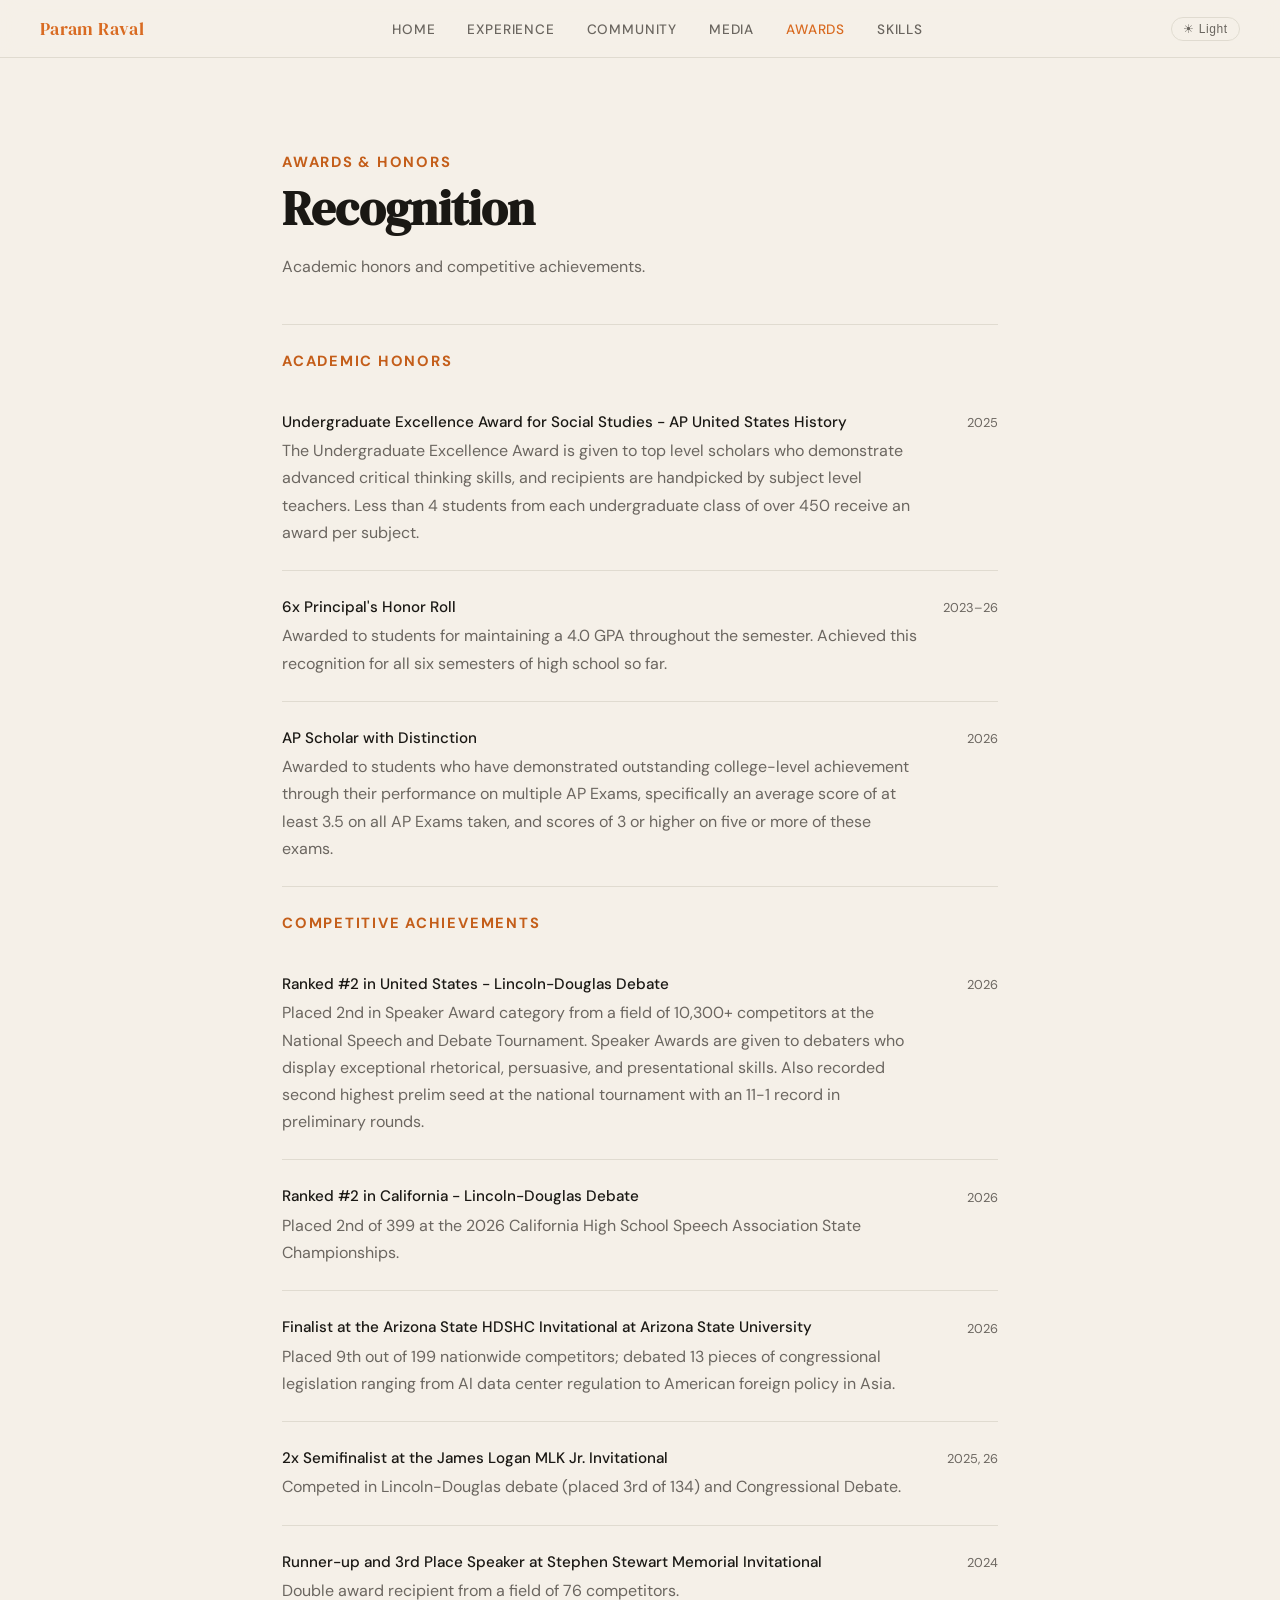
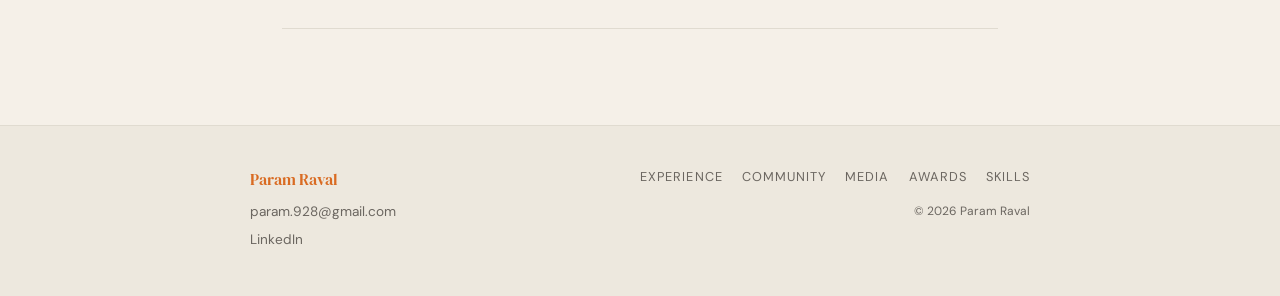
==== awards.html @ 7be1fa38 "update" ====
<!DOCTYPE html>
<html lang="en">
<head>
  <meta charset="UTF-8" />
  <meta name="viewport" content="width=device-width, initial-scale=1.0" />
  <title>Awards — Param Raval</title>
  <link rel="stylesheet" href="style.css" />
  <script>if(localStorage.getItem("theme")==="dark")document.documentElement.setAttribute("data-theme","dark");</script>
</head>
<body>

<nav>
  <a class="nav-logo" href="index.html">Param Raval</a>
  <ul class="nav-links">
    <li><a href="index.html">Home</a></li>
    <li><a href="experience.html">Experience</a></li>
    <li><a href="community.html">Community</a></li>
    <li><a href="features.html">Media</a></li>
    <li><a href="awards.html" class="active">Awards</a></li>
    <li><a href="skills.html">Skills</a></li>
  </ul>
  <button class="theme-toggle" onclick="toggleTheme()" aria-label="Toggle theme">
    <span class="toggle-sun">☀ Light</span>
    <span class="toggle-moon">◑ Dark</span>
  </button>
</nav>

<main>

  <div class="page-header">
    <div class="section-label">Awards & Honors</div>
    <h1>Recognition</h1>
    <p>Academic honors and competitive achievements.</p>
  </div>

  <hr class="divider" />
  <div class="section-label">Academic Honors</div>

  <div class="award-entry">
    <div class="entry-body">
      <h3>Undergraduate Excellence Award for Social Studies - AP United States History</h3>
      <p>The Undergraduate Excellence Award is given to top level scholars who demonstrate advanced critical thinking skills, and recipients are handpicked by subject level teachers. Less than 4 students from each undergraduate class of over 450 receive an award per subject.</p>
    </div>
    <div class="award-year">2025</div>
  </div>

  <div class="award-entry">
    <div class="entry-body">
      <h3>6x Principal's Honor Roll</h3>
      <p>Awarded to students for maintaining a 4.0 GPA throughout the semester. Achieved this recognition for all six semesters of high school so far.</p>
    </div>
    <div class="award-year">2023–26</div>
  </div>

  <div class="award-entry">
    <div class="entry-body">
      <h3>AP Scholar with Distinction</h3>
      <p>Awarded to students who have demonstrated outstanding college-level achievement through their performance on multiple AP Exams, specifically an average score of at least 3.5 on all AP Exams taken, and scores of 3 or higher on five or more of these exams.</p>
    </div>
    <div class="award-year">2026</div>
  </div>

  <div class="section-label">Competitive Achievements</div>

  <div class="award-entry">
    <div class="entry-body">
      <h3>Ranked #2 in United States - Lincoln-Douglas Debate</h3>
      <p>Placed 2nd in Speaker Award category from a field of 10,300+ competitors at the National Speech and Debate Tournament. Speaker Awards are given to debaters who display exceptional rhetorical, persuasive, and presentational skills. Also recorded second highest prelim seed at the national tournament with an 11-1 record in preliminary rounds.</p>
    </div>
    <div class="award-year">2026</div>
  </div>

  <div class="award-entry">
    <div class="entry-body">
      <h3>Ranked #2 in California - Lincoln-Douglas Debate</h3>
      <p>Placed 2nd of 399 at the 2026 California High School Speech Association State Championships.</p>
    </div>
    <div class="award-year">2026</div>
  </div>

  <div class="award-entry">
    <div class="entry-body">
      <h3>Finalist at the Arizona State HDSHC Invitational at Arizona State University</h3>
      <p>Placed 9th out of 199 nationwide competitors; debated 13 pieces of congressional legislation ranging from AI data center regulation to American foreign policy in Asia.</p>
    </div>
    <div class="award-year">2026</div>
  </div>

  <div class="award-entry">
    <div class="entry-body">
      <h3>2x Semifinalist at the James Logan MLK Jr. Invitational</h3>
      <p>Competed in Lincoln-Douglas debate (placed 3rd of 134) and Congressional Debate.</p>
    </div>
    <div class="award-year">2025, 26</div>
  </div>

  <div class="award-entry">
    <div class="entry-body">
      <h3>Runner-up and 3rd Place Speaker at Stephen Stewart Memorial Invitational</h3>
      <p>Double award recipient from a field of 76 competitors.</p>
    </div>
    <div class="award-year">2024</div>
  </div>

</main>

<footer>
  <div class="footer-inner">
    <div>
      <div class="footer-name">Param Raval</div>
      <div class="footer-contact">
        <a href="mailto:param.928@gmail.com">param.928@gmail.com</a>
        <a href="https://www.linkedin.com/in/ravalparam/" target="_blank">LinkedIn</a>
      </div>
    </div>
    <div class="footer-right">
      <div class="social-links">
        <a href="experience.html">Experience</a>
        <a href="community.html">Community</a>
        <a href="features.html">Media</a>
        <a href="awards.html">Awards</a>
        <a href="skills.html">Skills</a>
      </div>
      <div class="footer-copy">© 2026 Param Raval</div>
    </div>
  </div>
</footer>

<script>
  (function(){
    if(localStorage.getItem("theme")==="dark") document.documentElement.setAttribute("data-theme","dark");
  })();
  function toggleTheme(){
    var d=document.documentElement;
    var isDark=d.getAttribute("data-theme")==="dark";
    d.setAttribute("data-theme", isDark ? "light" : "dark");
    localStorage.setItem("theme", isDark ? "light" : "dark");
  }
</script>
<script src="gallery.js"></script>
</body>
</html>
---- style.css ----
@import url('https://fonts.googleapis.com/css2?family=DM+Serif+Display:ital@0;1&family=DM+Sans:ital,opsz,wght@0,9..40,300;0,9..40,400;0,9..40,500;1,9..40,300&display=swap');

/* ── LIGHT MODE (B: warm parchment + burnt orange) ── */
:root {
  --bg: #f5f0e8;
  --bg-surface: #ede8de;
  --border: #e0dbd0;
  --text: #1a1814;
  --muted: #6b6660;
  --accent: #c45e1a;
  --accent-bright: #d96b22;
  --accent-glow: rgba(196, 94, 26, 0.0);
  --link: #c45e1a;
  --nav-bg: rgba(245, 240, 232, 0.92);
  --toggle-icon: "☀️";
}

/* ── DARK MODE (H2: parchment dusk + coral-orange) ── */
[data-theme="dark"] {
  --bg: #1c1916;
  --bg-surface: #232019;
  --border: #2a2520;
  --text: #f2ede4;
  --muted: #7a736a;
  --accent: #b8784a;
  --accent-bright: #c98a5c;
  --accent-glow: rgba(184, 120, 74, 0.18);
  --link: #b8784a;
  --nav-bg: rgba(28, 25, 22, 0.92);
  --toggle-icon: "🌙";
}

*, *::before, *::after { box-sizing: border-box; margin: 0; padding: 0; }
html { scroll-behavior: smooth; }

body {
  background: var(--bg);
  color: var(--text);
  font-family: 'DM Sans', sans-serif;
  font-size: 16px;
  line-height: 1.7;
  min-height: 100vh;
  display: flex;
  flex-direction: column;
  transition: background 0.3s, color 0.3s;
}

/* ── NAV ── */
nav {
  position: sticky;
  top: 0;
  z-index: 100;
  background: var(--nav-bg);
  backdrop-filter: blur(12px);
  border-bottom: 1px solid var(--border);
  padding: 0 2.5rem;
  display: flex;
  align-items: center;
  justify-content: space-between;
  height: 58px;
  transition: background 0.3s, border-color 0.3s;
}

.nav-logo {
  font-family: 'DM Serif Display', serif;
  font-size: 1.15rem;
  letter-spacing: 0.02em;
  color: var(--accent-bright);
  text-decoration: none;
}

.nav-links {
  display: flex;
  align-items: center;
  gap: 2rem;
  list-style: none;
}

.nav-links a {
  color: var(--muted);
  text-decoration: none;
  font-size: 0.85rem;
  font-weight: 500;
  letter-spacing: 0.06em;
  text-transform: uppercase;
  transition: color 0.2s;
}

.nav-links a:hover,
.nav-links a.active { color: var(--accent-bright); }

/* ── THEME TOGGLE ── */
.theme-toggle {
  background: none;
  border: 1px solid var(--border);
  border-radius: 20px;
  padding: 0.25rem 0.7rem;
  cursor: pointer;
  font-size: 0.75rem;
  font-weight: 500;
  letter-spacing: 0.05em;
  color: var(--muted);
  display: flex;
  align-items: center;
  gap: 0.4rem;
  transition: border-color 0.2s, color 0.2s;
  white-space: nowrap;
}

.theme-toggle:hover { border-color: var(--accent); color: var(--accent); }

.toggle-sun { display: block; }
.toggle-moon { display: none; }
[data-theme="dark"] .toggle-sun { display: none; }
[data-theme="dark"] .toggle-moon { display: block; }

/* ── MAIN ── */
main {
  flex: 1;
  max-width: 780px;
  width: 100%;
  margin: 0 auto;
  padding: 4rem 2rem 6rem;
}

/* ── DIVIDER — single line only ── */
.divider {
  border: none;
  border-top: 1px solid var(--border);
  margin: 1.5rem 0 1.5rem;
}

/* ── SECTION LABEL (glowing subheader) ── */
.section-label {
  font-size: 0.92rem;
  font-weight: 700;
  letter-spacing: 0.12em;
  text-transform: uppercase;
  color: var(--accent);
  text-shadow: 0 0 16px var(--accent-glow);
  margin-bottom: 0.75rem;
  transition: text-shadow 0.3s, color 0.3s;
}

/* page-header section-label sits inside padding, no extra top gap needed */
.page-header .section-label { margin-bottom: 0.4rem; }

/* section-label after entries needs breathing room above */
.award-entry ~ .section-label,
.entry ~ .section-label,
.feature-entry ~ .section-label { margin-top: 1.5rem; }

/* hide divider hr that follows an entry — entry already has border-bottom */
.entry + .divider,
.award-entry + .divider,
.feature-entry + .divider { display: none; }

/* ── HEADINGS ── */
h1 {
  font-family: 'DM Serif Display', serif;
  font-size: clamp(2rem, 5vw, 3rem);
  line-height: 1.15;
  color: var(--text);
  margin-bottom: 1rem;
}

h2 {
  font-family: 'DM Serif Display', serif;
  font-size: 1.5rem;
  color: var(--text);
  margin-bottom: 0.4rem;
}

h3 {
  font-size: 0.95rem;
  font-weight: 500;
  color: var(--text);
  margin-bottom: 0.25rem;
}

p { color: var(--muted); margin-bottom: 1rem; }
p:last-child { margin-bottom: 0; }
a { color: var(--link); text-decoration: underline; text-underline-offset: 3px; }
a:hover { color: var(--accent-bright); }

/* ── ENTRIES ── */
.entry {
  display: grid;
  grid-template-columns: 130px 1fr;
  gap: 0 2rem;
  padding: 1.75rem 0;
  border-bottom: 1px solid var(--border);
}
.entry:first-of-type { border-top: 1px solid var(--border); }

.entry-date {
  font-size: 0.8rem;
  color: var(--muted);
  font-weight: 300;
  padding-top: 0.15rem;
  white-space: nowrap;
}

.entry-body { min-width: 0; flex: 1; }
.entry-body h3 { margin-bottom: 0.1rem; }

/* ── TAGS ── */
.tag {
  display: inline-block;
  font-size: 0.7rem;
  letter-spacing: 0.08em;
  text-transform: uppercase;
  background: var(--bg-surface);
  border: 1px solid var(--border);
  color: var(--accent);
  padding: 0.15rem 0.5rem;
  border-radius: 3px;
  margin-top: 0.5rem;
  margin-right: 0.3rem;
  transition: background 0.3s, border-color 0.3s;
}

/* ── HERO ── */
.hero { padding: 5rem 0 2rem; }

.hero .eyebrow {
  font-size: 0.8rem;
  letter-spacing: 0.12em;
  text-transform: uppercase;
  color: var(--accent);
  margin-bottom: 1.2rem;
  display: block;
}

.hero h1 { margin-bottom: 1.5rem; }

.hero-body {
  font-size: 1.05rem;
  line-height: 1.75;
  color: var(--muted);
  max-width: 560px;
}

.hero-links {
  display: flex;
  gap: 1.2rem;
  margin-top: 2.2rem;
  flex-wrap: wrap;
}

/* ── BUTTONS ── */
.btn {
  display: inline-block;
  padding: 0.55rem 1.3rem;
  font-size: 0.82rem;
  font-weight: 500;
  letter-spacing: 0.06em;
  text-transform: uppercase;
  border-radius: 4px;
  text-decoration: none;
  transition: background 0.2s, color 0.2s, border-color 0.2s;
}

.btn-primary {
  background: var(--accent);
  color: var(--bg);
}
.btn-primary:hover { background: var(--accent-bright); color: var(--bg); }

.btn-ghost {
  border: 1px solid var(--border);
  color: var(--muted);
}
.btn-ghost:hover { border-color: var(--accent); color: var(--accent); }

/* ── PAGE HEADER ── */
.page-header {
  padding: 1.75rem 0 1.25rem;
  margin-bottom: 0;
}
.page-header p { max-width: 520px; margin-top: 0.6rem; }

/* ── AWARD ENTRIES ── */
.award-entry {
  padding: 1.5rem 0;
  border-bottom: 1px solid var(--border);
  display: flex;
  justify-content: space-between;
  align-items: flex-start;
  gap: 1rem;
}
.award-entry:first-of-type { border-top: 1px solid var(--border); }

.award-year {
  font-size: 0.8rem;
  color: var(--muted);
  white-space: nowrap;
  padding-top: 0.15rem;
  min-width: 60px;
  text-align: right;
}

/* ── FEATURE ENTRIES ── */
.feature-entry {
  display: grid;
  grid-template-columns: 130px 1fr;
  gap: 0 2rem;
  padding: 1.75rem 0;
  border-bottom: 1px solid var(--border);
}
.feature-entry:first-of-type { border-top: 1px solid var(--border); }

/* ── FOOTER ── */
footer {
  background: var(--bg-surface);
  border-top: 1px solid var(--border);
  padding: 2.5rem;
  transition: background 0.3s, border-color 0.3s;
}

.footer-inner {
  max-width: 780px;
  margin: 0 auto;
  display: flex;
  justify-content: space-between;
  align-items: flex-start;
  gap: 2rem;
  flex-wrap: wrap;
}

.footer-name {
  font-family: 'DM Serif Display', serif;
  font-size: 1rem;
  color: var(--accent-bright);
  margin-bottom: 0.4rem;
}

.footer-contact a {
  display: block;
  color: var(--muted);
  font-size: 0.85rem;
  text-decoration: none;
  margin-bottom: 0.3rem;
  transition: color 0.2s;
}
.footer-contact a:hover { color: var(--accent-bright); }

.footer-right { text-align: right; }

.footer-right .social-links {
  display: flex;
  gap: 1.2rem;
  justify-content: flex-end;
  margin-bottom: 0.8rem;
}

.footer-right .social-links a {
  font-size: 0.8rem;
  letter-spacing: 0.08em;
  text-transform: uppercase;
  color: var(--muted);
  text-decoration: none;
  transition: color 0.2s;
}
.footer-right .social-links a:hover { color: var(--accent-bright); }

.footer-copy { font-size: 0.75rem; color: var(--muted); }

/* ── RESPONSIVE ── */
@media (max-width: 640px) {
  nav { padding: 0 1.2rem; }
  .nav-links { gap: 1rem; }
  .nav-links a { font-size: 0.72rem; }
  main { padding: 2.5rem 1.2rem 5rem; }
  .entry { grid-template-columns: 1fr; gap: 0.25rem; }
  .feature-entry { grid-template-columns: 1fr; gap: 0.25rem; }
  .award-entry { flex-direction: column-reverse; gap: 0.2rem; }
  .award-year { text-align: left; }
  footer { padding: 2rem 1.2rem; }
  .footer-inner { flex-direction: column; }
  .footer-right { text-align: left; }
  .footer-right .social-links { justify-content: flex-start; }
}

/* ── GALLERY ── */
.gallery {
  display: flex;
  gap: 0.5rem;
  margin-top: 1rem;
  flex-wrap: nowrap;
  overflow-x: auto;
  padding-bottom: 0.25rem;
}

.gallery-thumb {
  width: 90px;
  height: 90px;
  object-fit: cover;
  border-radius: 6px;
  cursor: pointer;
  border: 1px solid var(--border);
  flex-shrink: 0;
  transition: opacity 0.2s, border-color 0.2s;
}

.gallery-thumb:hover {
  opacity: 0.85;
  border-color: var(--accent);
}

/* ── LIGHTBOX ── */
.lightbox-overlay {
  display: none;
  position: fixed;
  inset: 0;
  background: rgba(0,0,0,0.88);
  z-index: 1000;
  align-items: center;
  justify-content: center;
}

.lightbox-overlay.active { display: flex; }

.lightbox-inner {
  position: relative;
  max-width: 90vw;
  max-height: 90vh;
  display: flex;
  align-items: center;
  gap: 1rem;
}

.lightbox-img {
  max-width: 80vw;
  max-height: 85vh;
  object-fit: contain;
  border-radius: 6px;
  display: block;
}

.lightbox-btn {
  background: rgba(255,255,255,0.1);
  border: 1px solid rgba(255,255,255,0.2);
  color: #fff;
  font-size: 1.4rem;
  width: 42px;
  height: 42px;
  border-radius: 50%;
  cursor: pointer;
  display: flex;
  align-items: center;
  justify-content: center;
  flex-shrink: 0;
  transition: background 0.2s;
}

.lightbox-btn:hover { background: rgba(255,255,255,0.22); }

.lightbox-close {
  position: absolute;
  top: -2.5rem;
  right: 0;
  background: none;
  border: none;
  color: rgba(255,255,255,0.7);
  font-size: 1.5rem;
  cursor: pointer;
  line-height: 1;
  padding: 0.25rem;
}

.lightbox-close:hover { color: #fff; }

.lightbox-counter {
  position: absolute;
  bottom: -2rem;
  left: 50%;
  transform: translateX(-50%);
  font-size: 0.75rem;
  color: rgba(255,255,255,0.5);
  white-space: nowrap;
}

.media-card-link,
.media-card-link:hover {
  text-decoration: none;
  color: var(--text);
}

.media-card-link .media-card-type {
  color: var(--muted);
  text-decoration: none;
}

.media-card-link .media-card-title {
  color: var(--text);
  text-decoration: none;
}

.media-card-link .media-card-outlet {
  color: var(--muted);
  text-decoration: none;
}

.media-card-link:hover .media-card-title {
  color: var(--accent-bright);
}
/* ── MEDIA CARDS ── */
.media-grid {
  display: grid;
  grid-template-columns: 1fr 1fr;
  gap: 10px;
  margin-bottom: 2rem;
}

.media-card-link {
  display: block;
  background: var(--bg-surface);
  border: 0.5px solid var(--border);
  border-left-width: 3px;
  border-radius: 8px;
  padding: 16px 18px;
  text-decoration: none !important;
  color: inherit !important;
  transition: background 0.15s;
}

.media-card-link:hover {
  background: var(--bg);
  text-decoration: none !important;
}

.media-card-link.type-video { border-left-color: var(--accent); }
.media-card-link.type-press { border-left-color: var(--accent); }
.media-card-link.type-writing { border-left-color: var(--accent); }

.media-card-type {
  font-size: 0.7rem !important;
  font-weight: 600 !important;
  letter-spacing: 0.1em !important;
  text-transform: uppercase !important;
  color: var(--muted) !important;
  margin-bottom: 0.4rem !important;
  text-decoration: none !important;
}

.media-card-title {
  font-size: 0.9rem !important;
  font-weight: 500 !important;
  color: var(--text) !important;
  line-height: 1.4 !important;
  margin-bottom: 0.4rem !important;
  text-decoration: none !important;
}

.media-card-link:hover .media-card-title {
  color: var(--accent-bright) !important;
}

.media-card-desc {
  font-size: 0.8rem !important;
  color: var(--muted) !important;
  line-height: 1.55 !important;
  margin-bottom: 0.5rem !important;
  text-decoration: none !important;
}

.media-card-outlet {
  font-size: 0.72rem !important;
  color: var(--muted) !important;
  text-decoration: none !important;
  opacity: 0.75;
}

@media (max-width: 640px) {
  .media-grid { grid-template-columns: 1fr; }
}

/* ── MEDIA CARD TITLE / DESC EMPHASIS FLIP ── */
.media-card-title {
  font-weight: 600 !important;
  font-style: normal !important;
  font-size: 0.92rem !important;
}

.media-card-title em {
  font-style: normal !important;
}

.media-card-desc {
  font-style: italic !important;
  font-size: 0.78rem !important;
  opacity: 0.72;
}

/* extra breathing room before 3rd card in a grid row */
.media-grid .media-card-link:nth-child(3) {
  margin-top: 0.75rem;
}
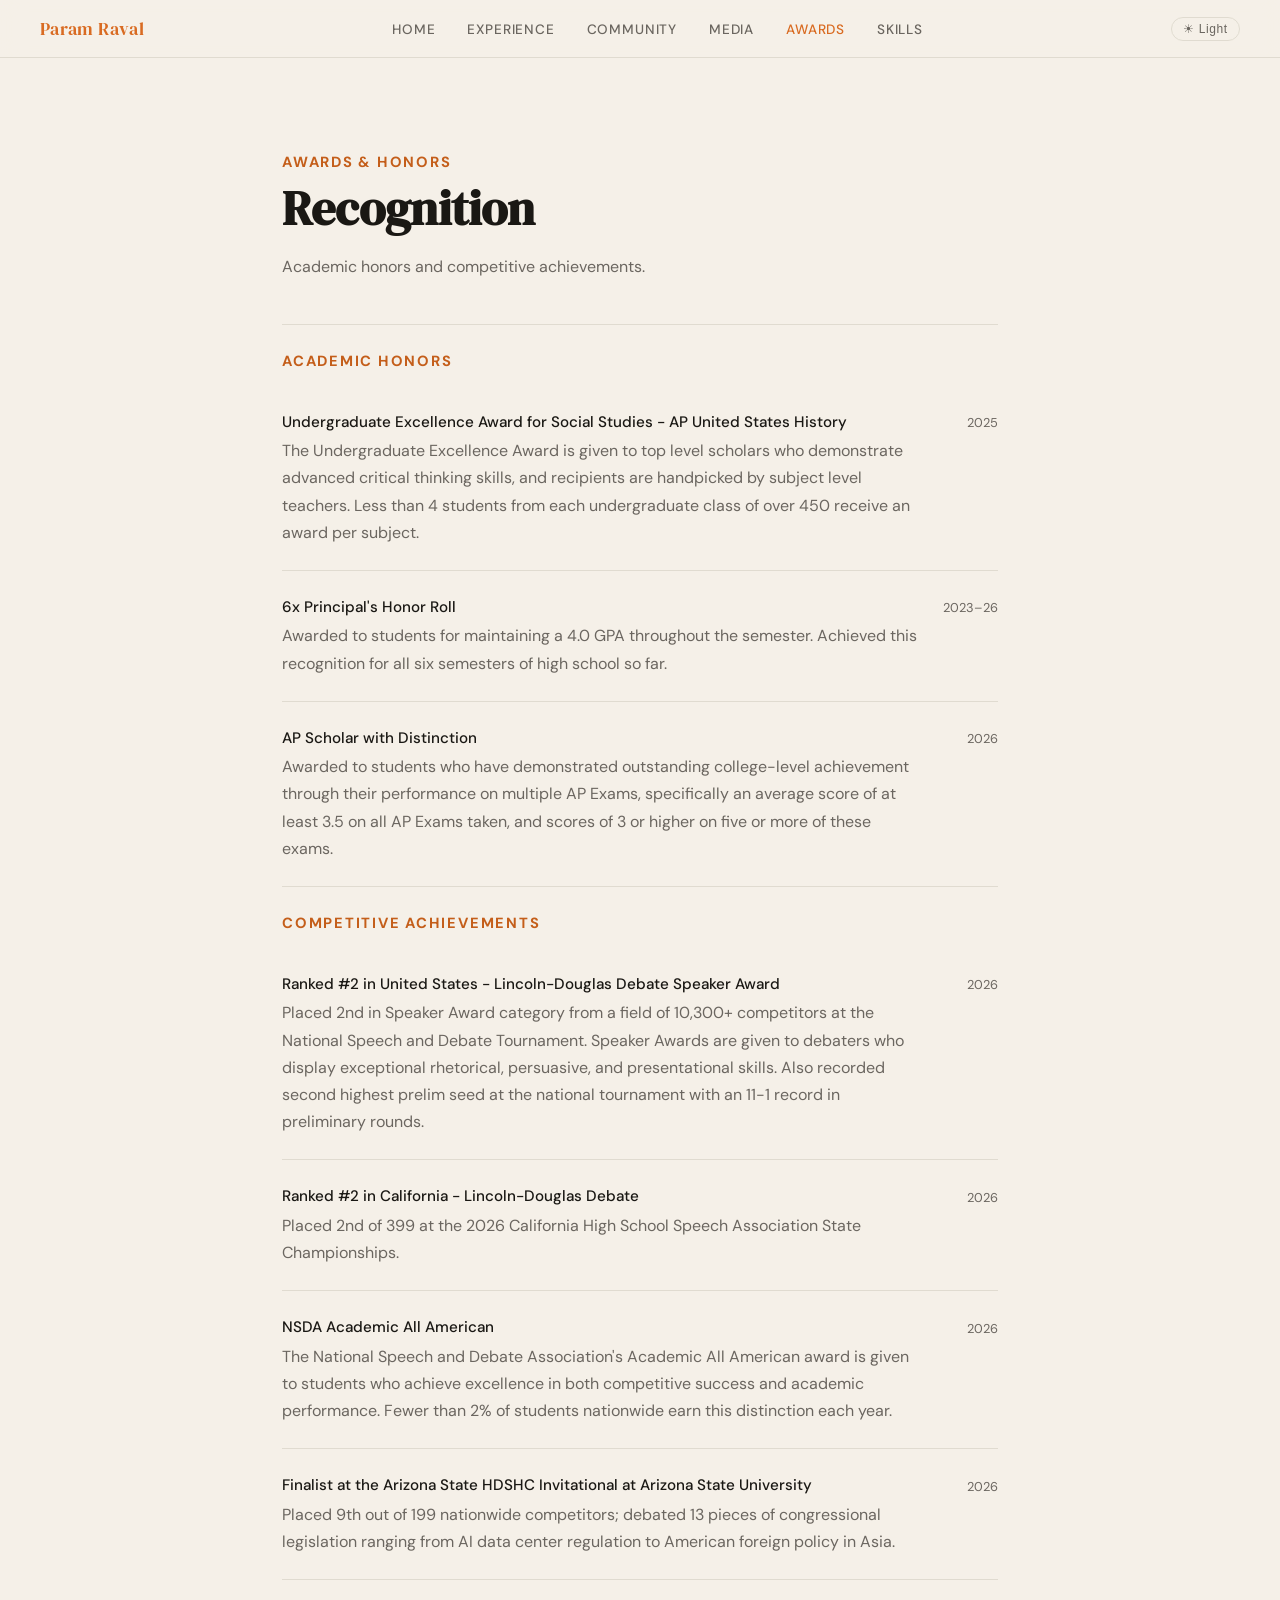
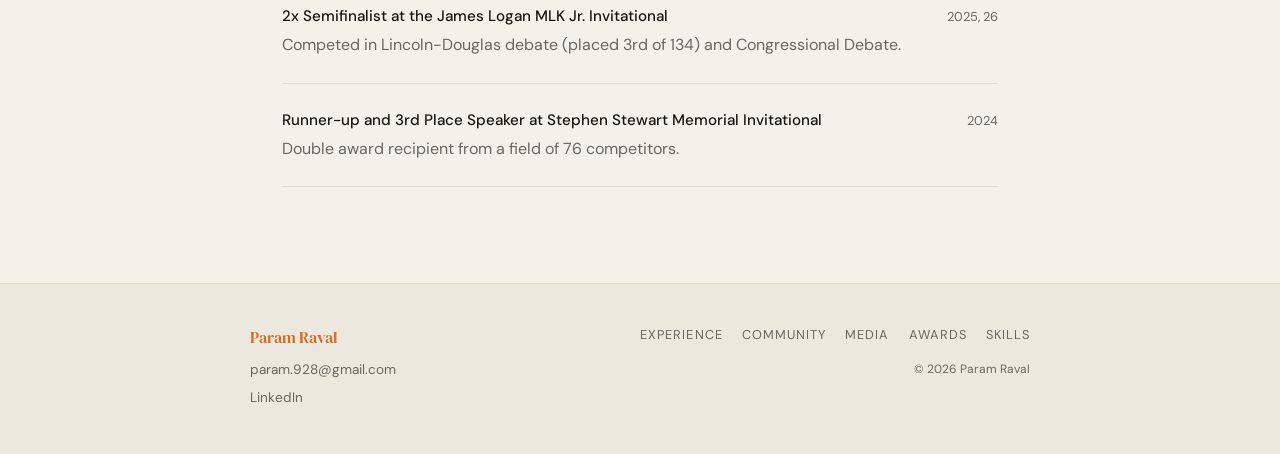
==== commit 025dab51: "update" ====
--- a/awards.html
+++ b/awards.html
@@ -64,7 +64,7 @@
 
   <div class="award-entry">
     <div class="entry-body">
-      <h3>Ranked #2 in United States - Lincoln-Douglas Debate</h3>
+      <h3>Ranked #2 in United States - Lincoln-Douglas Debate Speaker Award</h3>
       <p>Placed 2nd in Speaker Award category from a field of 10,300+ competitors at the National Speech and Debate Tournament. Speaker Awards are given to debaters who display exceptional rhetorical, persuasive, and presentational skills. Also recorded second highest prelim seed at the national tournament with an 11-1 record in preliminary rounds.</p>
     </div>
     <div class="award-year">2026</div>
@@ -74,6 +74,14 @@
     <div class="entry-body">
       <h3>Ranked #2 in California - Lincoln-Douglas Debate</h3>
       <p>Placed 2nd of 399 at the 2026 California High School Speech Association State Championships.</p>
+    </div>
+    <div class="award-year">2026</div>
+  </div>
+
+  <div class="award-entry">
+    <div class="entry-body">
+      <h3>NSDA Academic All American</h3>
+      <p>The National Speech and Debate Association's Academic All American award is given to students who achieve excellence in both competitive success and academic performance. Fewer than 2% of students nationwide earn this distinction each year.</p>
     </div>
     <div class="award-year">2026</div>
   </div>
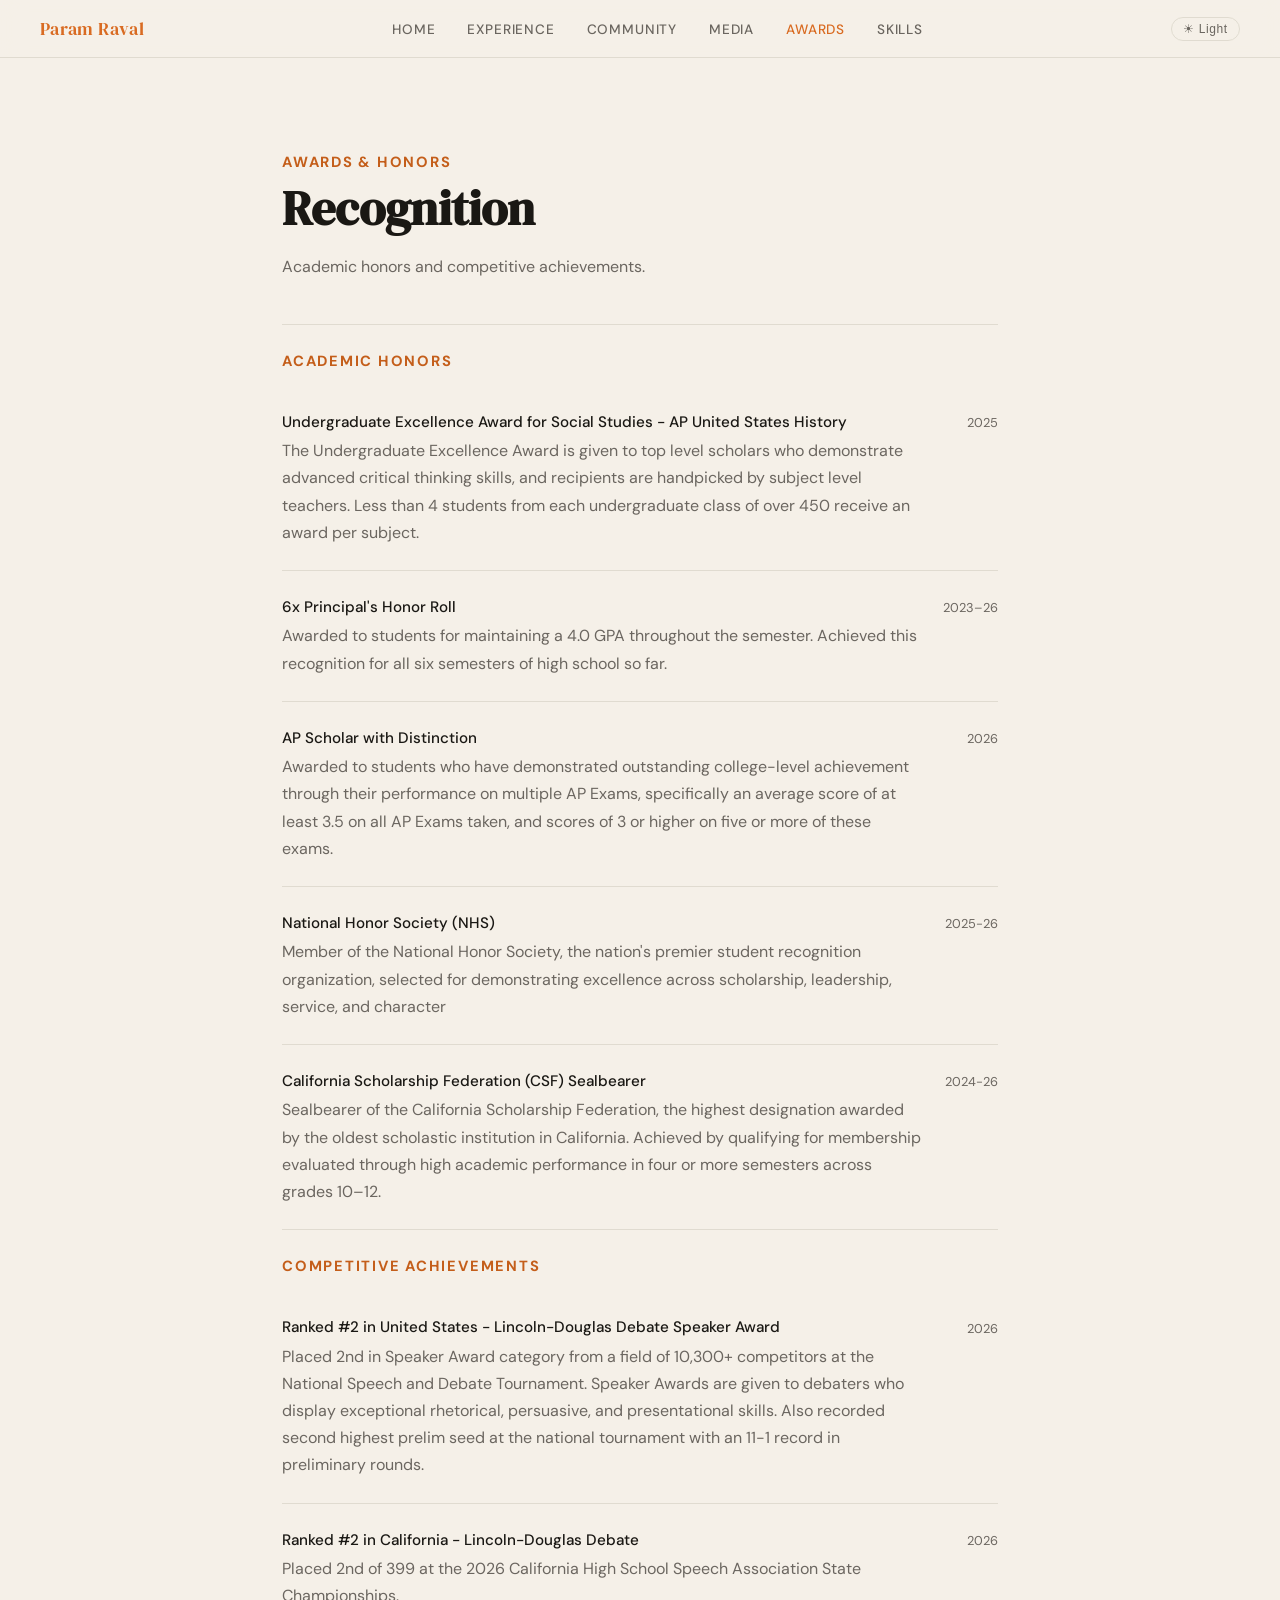
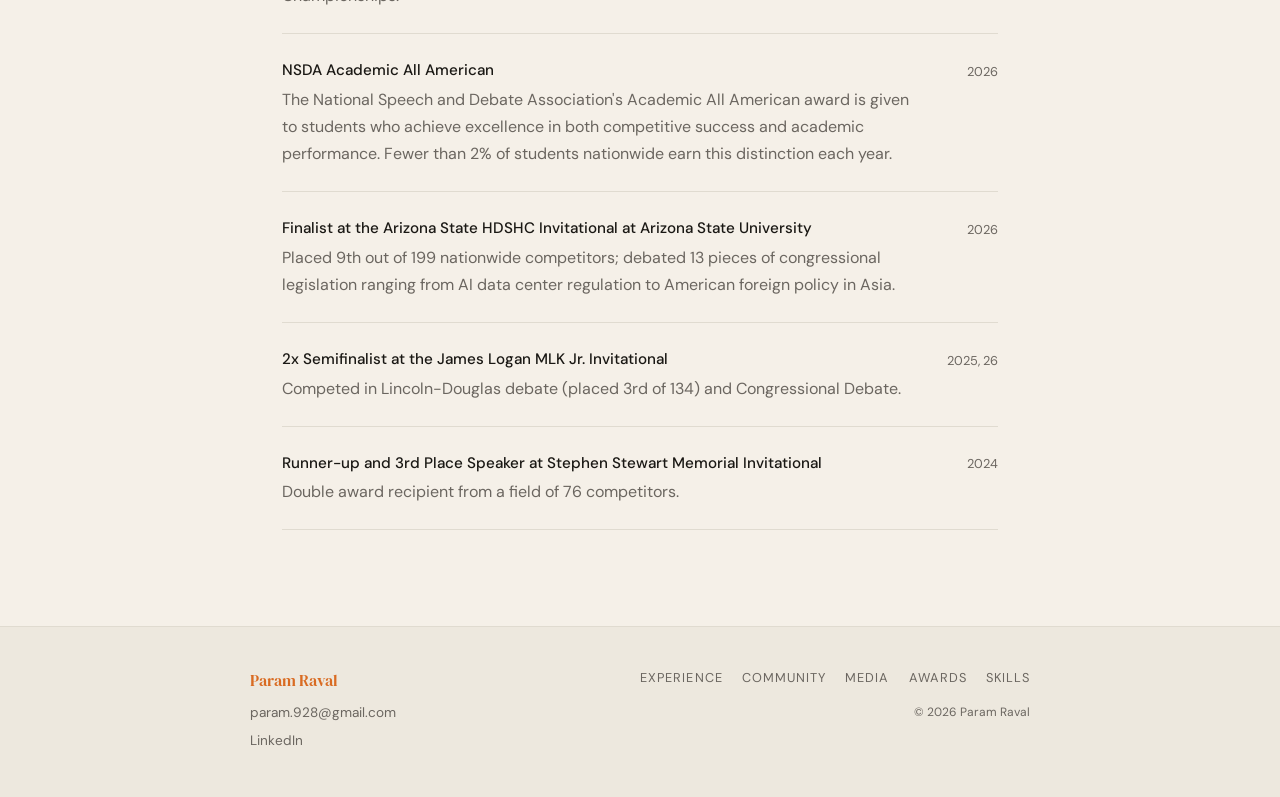
==== commit d9b3d7c1: "update" ====
--- a/awards.html
+++ b/awards.html
@@ -58,6 +58,22 @@
       <p>Awarded to students who have demonstrated outstanding college-level achievement through their performance on multiple AP Exams, specifically an average score of at least 3.5 on all AP Exams taken, and scores of 3 or higher on five or more of these exams.</p>
     </div>
     <div class="award-year">2026</div>
+  </div>
+
+  <div class="award-entry">
+    <div class="entry-body">
+      <h3>National Honor Society (NHS)</h3>
+      <p>Member of the National Honor Society, the nation's premier student recognition organization, selected for demonstrating excellence across scholarship, leadership, service, and character</p>
+    </div>
+    <div class="award-year">2025-26</div>
+  </div>
+
+  <div class="award-entry">
+    <div class="entry-body">
+      <h3>California Scholarship Federation (CSF) Sealbearer</h3>
+      <p>Sealbearer of the California Scholarship Federation, the highest designation awarded by the oldest scholastic institution in California. Achieved by qualifying for membership evaluated through high academic performance in four or more semesters across grades 10–12.</p>
+    </div>
+    <div class="award-year">2024-26</div>
   </div>
 
   <div class="section-label">Competitive Achievements</div>
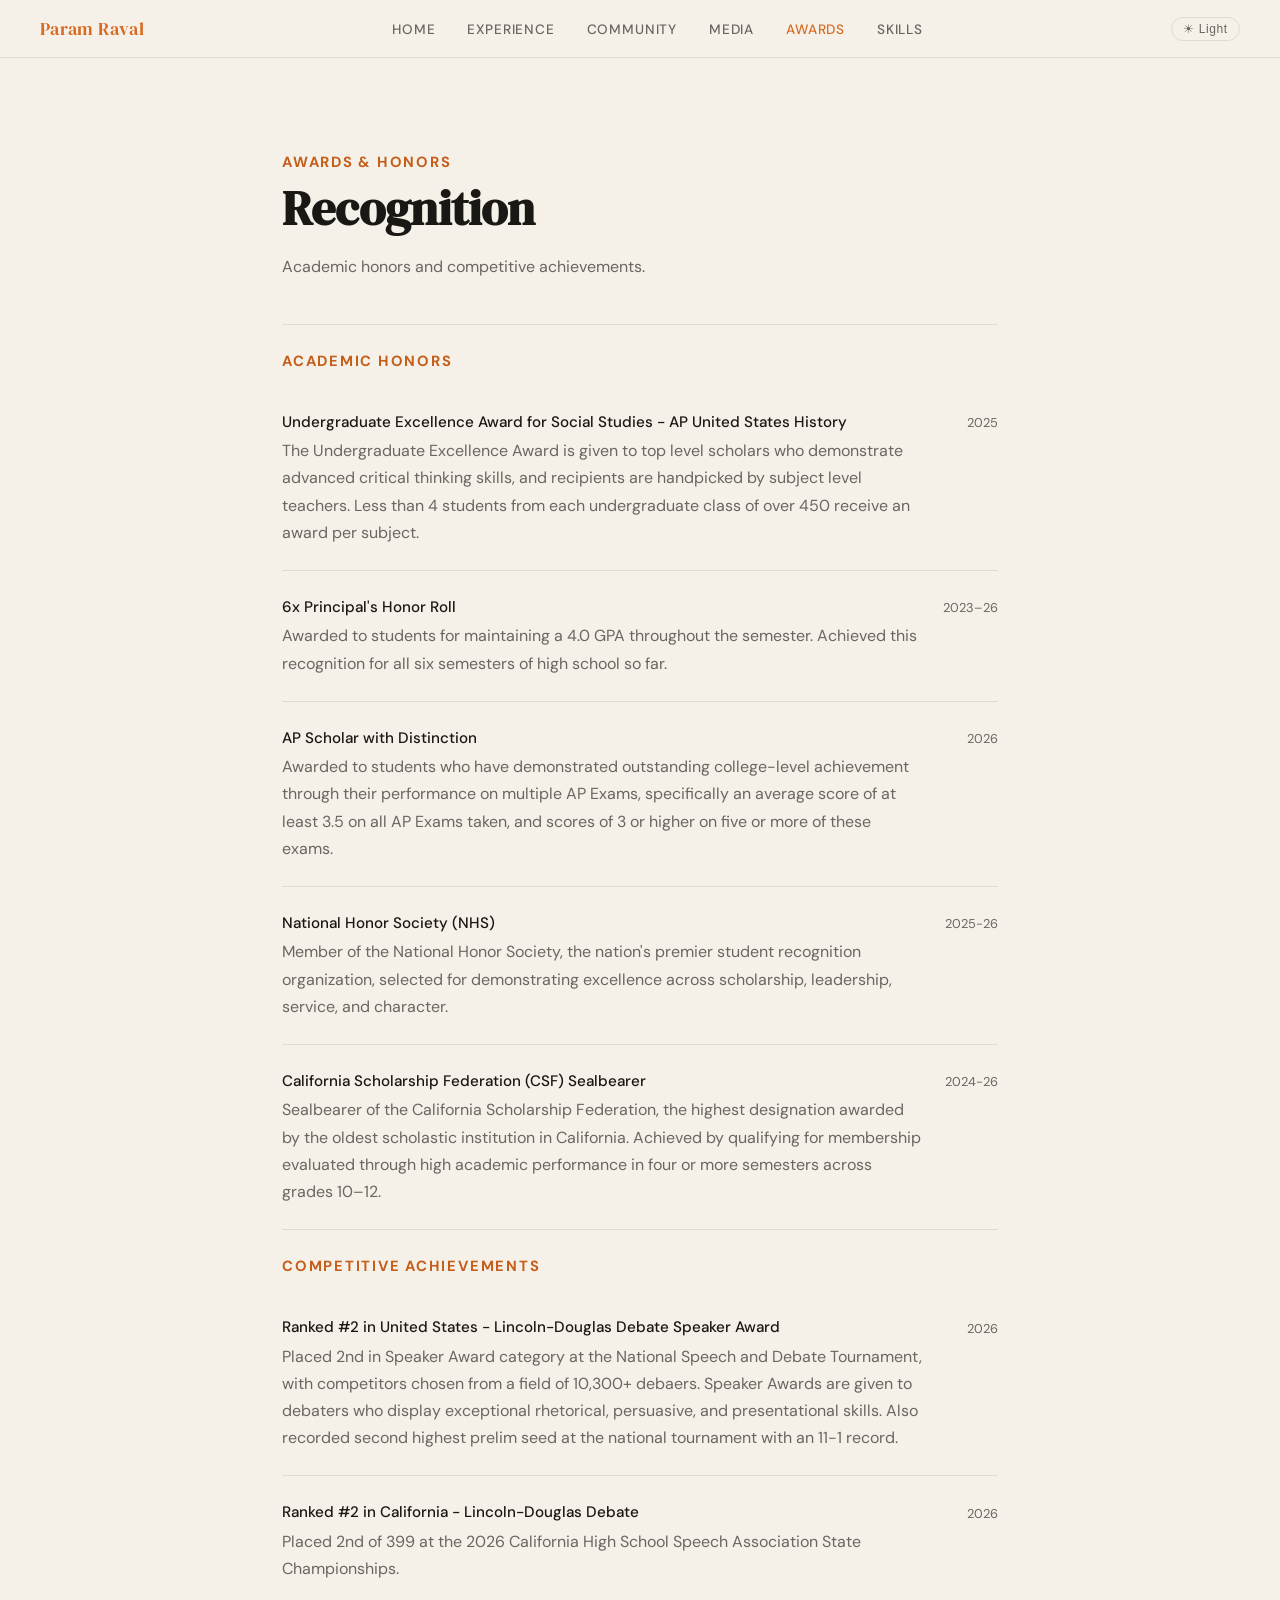
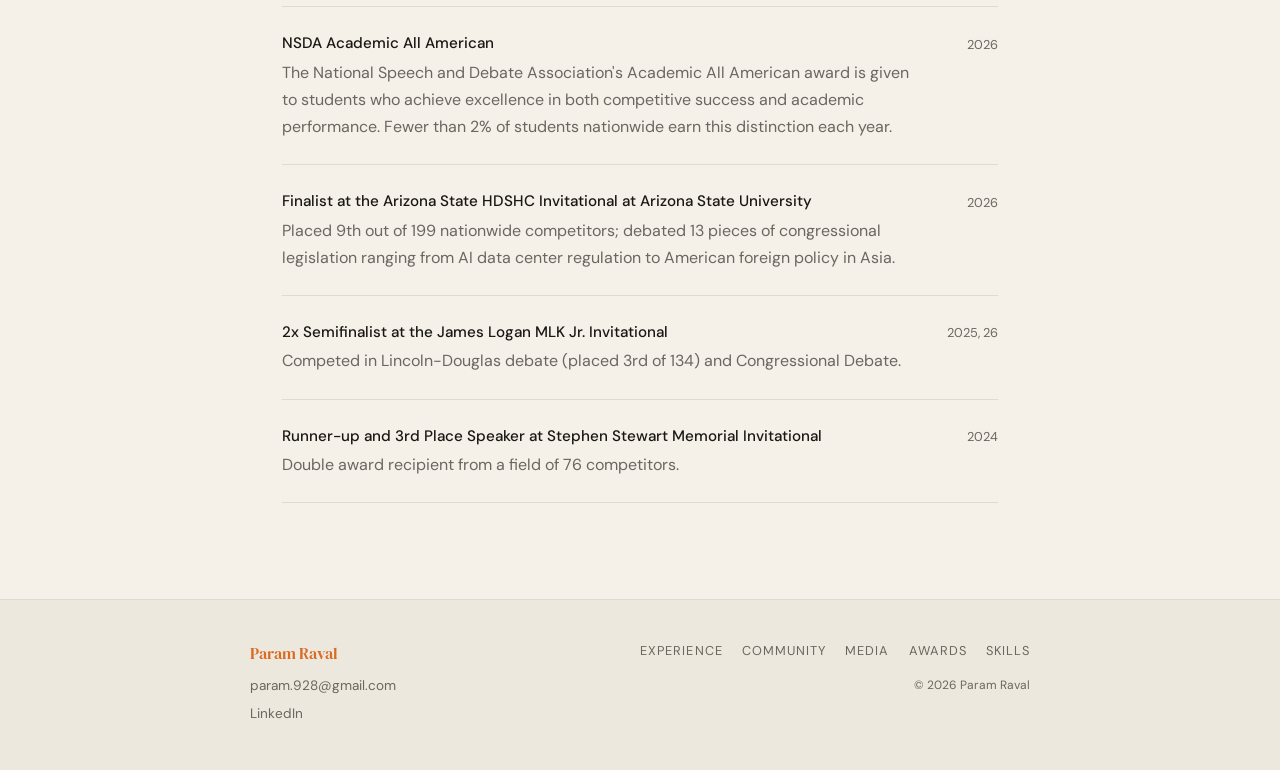
==== commit 1cff8ec7: "update" ====
--- a/awards.html
+++ b/awards.html
@@ -63,7 +63,7 @@
   <div class="award-entry">
     <div class="entry-body">
       <h3>National Honor Society (NHS)</h3>
-      <p>Member of the National Honor Society, the nation's premier student recognition organization, selected for demonstrating excellence across scholarship, leadership, service, and character</p>
+      <p>Member of the National Honor Society, the nation's premier student recognition organization, selected for demonstrating excellence across scholarship, leadership, service, and character.</p>
     </div>
     <div class="award-year">2025-26</div>
   </div>
@@ -81,7 +81,7 @@
   <div class="award-entry">
     <div class="entry-body">
       <h3>Ranked #2 in United States - Lincoln-Douglas Debate Speaker Award</h3>
-      <p>Placed 2nd in Speaker Award category from a field of 10,300+ competitors at the National Speech and Debate Tournament. Speaker Awards are given to debaters who display exceptional rhetorical, persuasive, and presentational skills. Also recorded second highest prelim seed at the national tournament with an 11-1 record in preliminary rounds.</p>
+      <p>Placed 2nd in Speaker Award category at the National Speech and Debate Tournament, with competitors chosen from a field of 10,300+ debaers. Speaker Awards are given to debaters who display exceptional rhetorical, persuasive, and presentational skills. Also recorded second highest prelim seed at the national tournament with an 11-1 record.</p>
     </div>
     <div class="award-year">2026</div>
   </div>
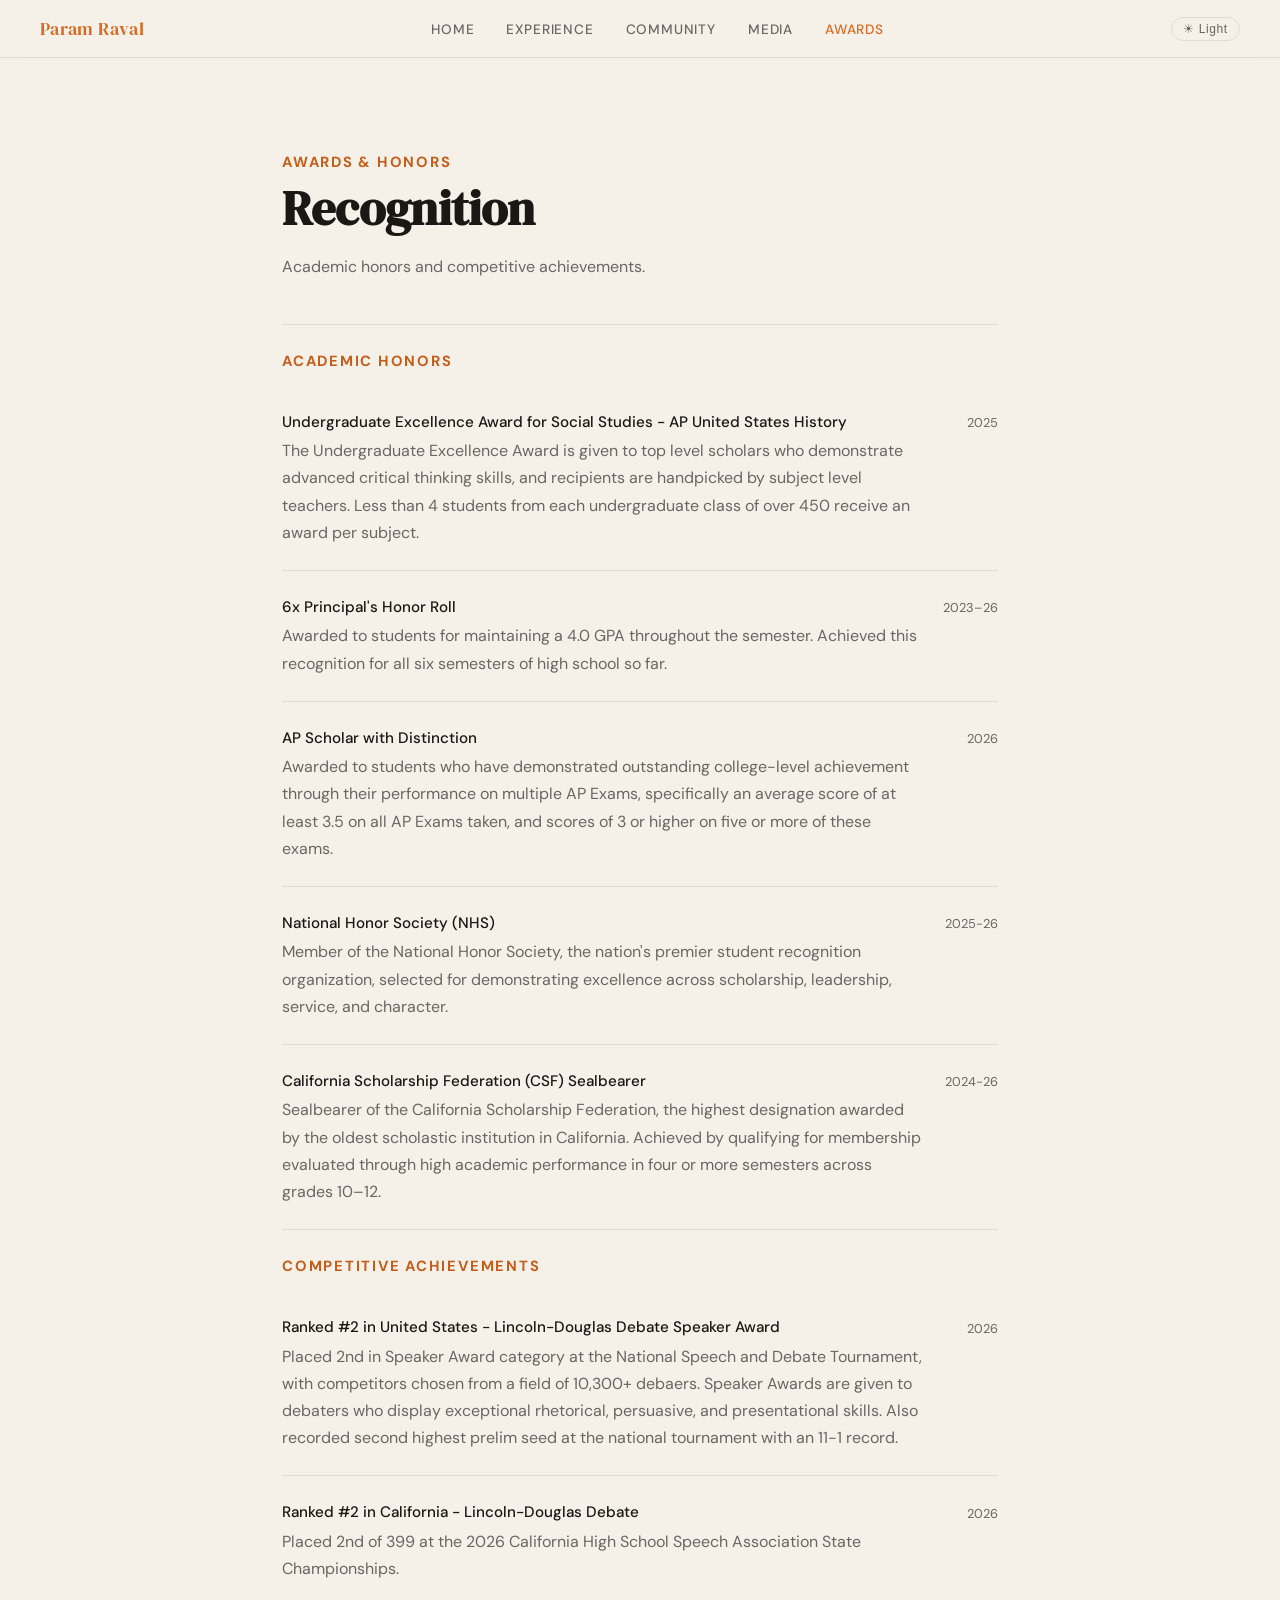
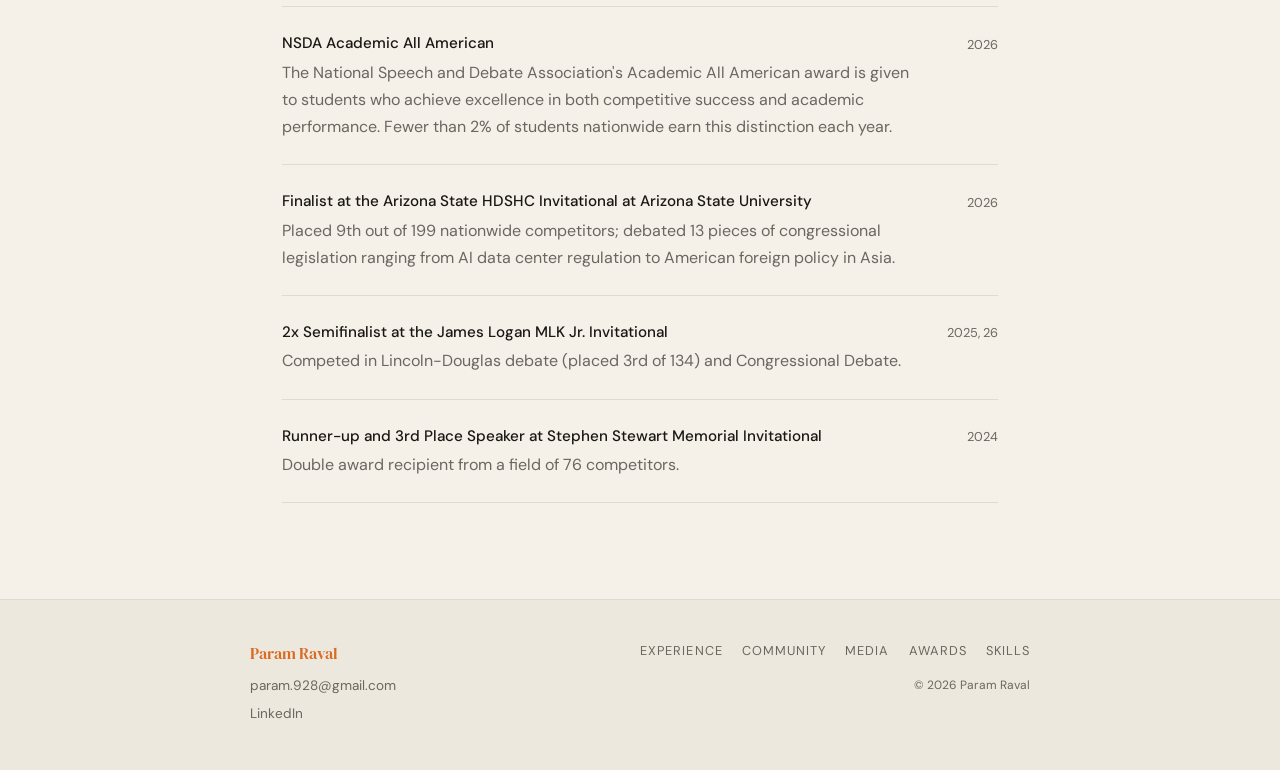
==== commit 8ae068a5: "update" ====
--- a/awards.html
+++ b/awards.html
@@ -17,7 +17,6 @@
     <li><a href="community.html">Community</a></li>
     <li><a href="features.html">Media</a></li>
     <li><a href="awards.html" class="active">Awards</a></li>
-    <li><a href="skills.html">Skills</a></li>
   </ul>
   <button class="theme-toggle" onclick="toggleTheme()" aria-label="Toggle theme">
     <span class="toggle-sun">☀ Light</span>
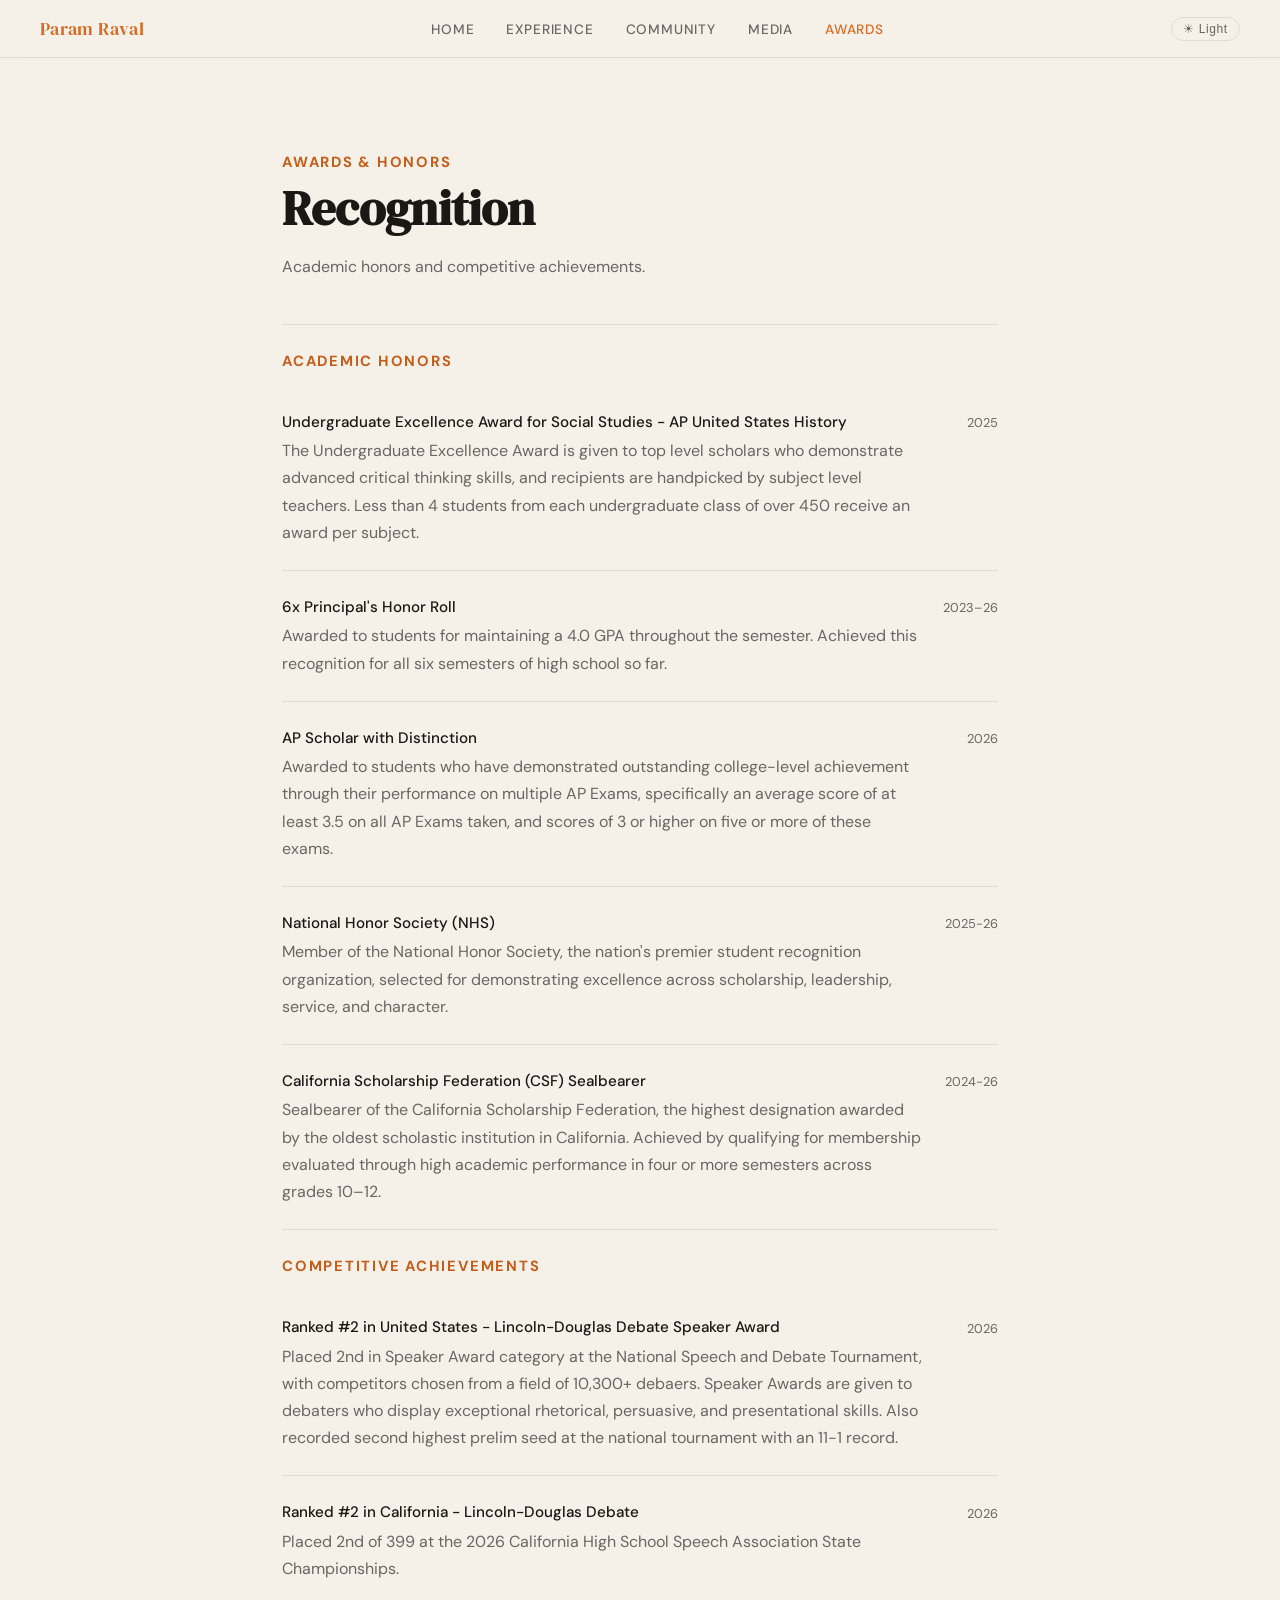
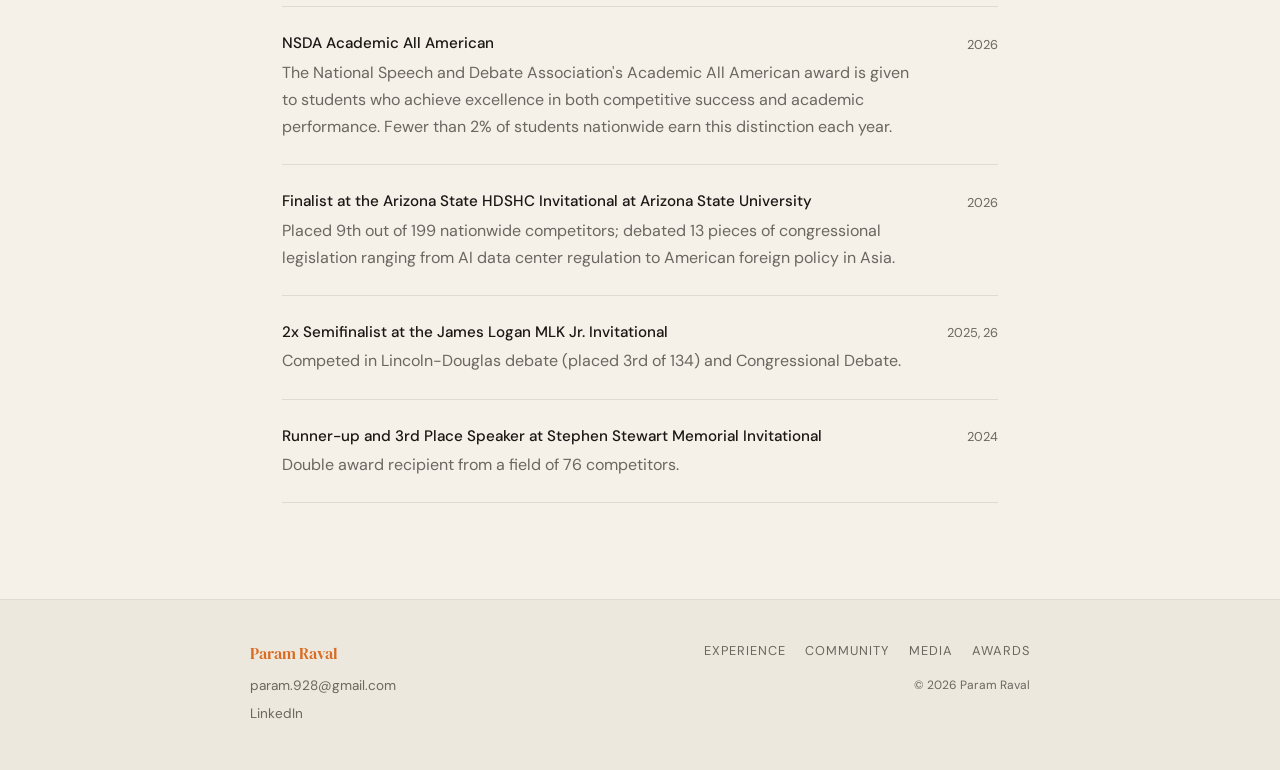
==== commit 498daa0e: "update" ====
--- a/awards.html
+++ b/awards.html
@@ -142,7 +142,6 @@
         <a href="community.html">Community</a>
         <a href="features.html">Media</a>
         <a href="awards.html">Awards</a>
-        <a href="skills.html">Skills</a>
       </div>
       <div class="footer-copy">© 2026 Param Raval</div>
     </div>
--- a/style.css
+++ b/style.css
@@ -142,15 +142,12 @@
   transition: text-shadow 0.3s, color 0.3s;
 }
 
-/* page-header section-label sits inside padding, no extra top gap needed */
 .page-header .section-label { margin-bottom: 0.4rem; }
 
-/* section-label after entries needs breathing room above */
 .award-entry ~ .section-label,
 .entry ~ .section-label,
 .feature-entry ~ .section-label { margin-top: 1.5rem; }
 
-/* hide divider hr that follows an entry — entry already has border-bottom */
 .entry + .divider,
 .award-entry + .divider,
 .feature-entry + .divider { display: none; }
@@ -261,16 +258,10 @@
   transition: background 0.2s, color 0.2s, border-color 0.2s;
 }
 
-.btn-primary {
-  background: var(--accent);
-  color: var(--bg);
-}
+.btn-primary { background: var(--accent); color: var(--bg); }
 .btn-primary:hover { background: var(--accent-bright); color: var(--bg); }
 
-.btn-ghost {
-  border: 1px solid var(--border);
-  color: var(--muted);
-}
+.btn-ghost { border: 1px solid var(--border); color: var(--muted); }
 .btn-ghost:hover { border-color: var(--accent); color: var(--accent); }
 
 /* ── PAGE HEADER ── */
@@ -481,31 +472,18 @@
   white-space: nowrap;
 }
 
+/* ── MEDIA CARDS ── */
 .media-card-link,
 .media-card-link:hover {
   text-decoration: none;
   color: var(--text);
 }
 
-.media-card-link .media-card-type {
-  color: var(--muted);
-  text-decoration: none;
-}
-
-.media-card-link .media-card-title {
-  color: var(--text);
-  text-decoration: none;
-}
-
-.media-card-link .media-card-outlet {
-  color: var(--muted);
-  text-decoration: none;
-}
-
-.media-card-link:hover .media-card-title {
-  color: var(--accent-bright);
-}
-/* ── MEDIA CARDS ── */
+.media-card-link .media-card-type { color: var(--muted); text-decoration: none; }
+.media-card-link .media-card-title { color: var(--text); text-decoration: none; }
+.media-card-link .media-card-outlet { color: var(--muted); text-decoration: none; }
+.media-card-link:hover .media-card-title { color: var(--accent-bright); }
+
 .media-grid {
   display: grid;
   grid-template-columns: 1fr 1fr;
@@ -525,13 +503,10 @@
   transition: background 0.15s;
 }
 
-.media-card-link:hover {
-  background: var(--bg);
-  text-decoration: none !important;
-}
-
-.media-card-link.type-video { border-left-color: var(--accent); }
-.media-card-link.type-press { border-left-color: var(--accent); }
+.media-card-link:hover { background: var(--bg); text-decoration: none !important; }
+
+.media-card-link.type-video,
+.media-card-link.type-press,
 .media-card-link.type-writing { border-left-color: var(--accent); }
 
 .media-card-type {
@@ -545,24 +520,27 @@
 }
 
 .media-card-title {
-  font-size: 0.9rem !important;
-  font-weight: 500 !important;
+  font-size: 0.92rem !important;
+  font-weight: 600 !important;
+  font-style: normal !important;
   color: var(--text) !important;
   line-height: 1.4 !important;
   margin-bottom: 0.4rem !important;
   text-decoration: none !important;
 }
 
-.media-card-link:hover .media-card-title {
-  color: var(--accent-bright) !important;
-}
+.media-card-title em { font-style: normal !important; }
+
+.media-card-link:hover .media-card-title { color: var(--accent-bright) !important; }
 
 .media-card-desc {
-  font-size: 0.8rem !important;
+  font-size: 0.78rem !important;
+  font-style: italic !important;
   color: var(--muted) !important;
   line-height: 1.55 !important;
   margin-bottom: 0.5rem !important;
   text-decoration: none !important;
+  opacity: 0.72;
 }
 
 .media-card-outlet {
@@ -572,28 +550,28 @@
   opacity: 0.75;
 }
 
+.media-grid .media-card-link:nth-child(3) { margin-top: 0.75rem; }
+
 @media (max-width: 640px) {
   .media-grid { grid-template-columns: 1fr; }
 }
 
-/* ── MEDIA CARD TITLE / DESC EMPHASIS FLIP ── */
-.media-card-title {
-  font-weight: 600 !important;
-  font-style: normal !important;
-  font-size: 0.92rem !important;
-}
-
-.media-card-title em {
-  font-style: normal !important;
-}
-
-.media-card-desc {
-  font-style: italic !important;
-  font-size: 0.78rem !important;
-  opacity: 0.72;
-}
-
-/* extra breathing room before 3rd card in a grid row */
-.media-grid .media-card-link:nth-child(3) {
+/* ── SKILL TAGS ── */
+.skill-tags {
+  display: flex;
+  flex-wrap: wrap;
+  gap: 6px;
   margin-top: 0.75rem;
+}
+
+.skill-tag {
+  font-size: 0.7rem;
+  font-weight: 500;
+  letter-spacing: 0.04em;
+  color: var(--accent);
+  background: color-mix(in srgb, var(--accent) 10%, transparent);
+  border: 0.5px solid color-mix(in srgb, var(--accent) 35%, transparent);
+  border-radius: 20px;
+  padding: 0.2rem 0.65rem;
+  transition: background 0.2s;
 }
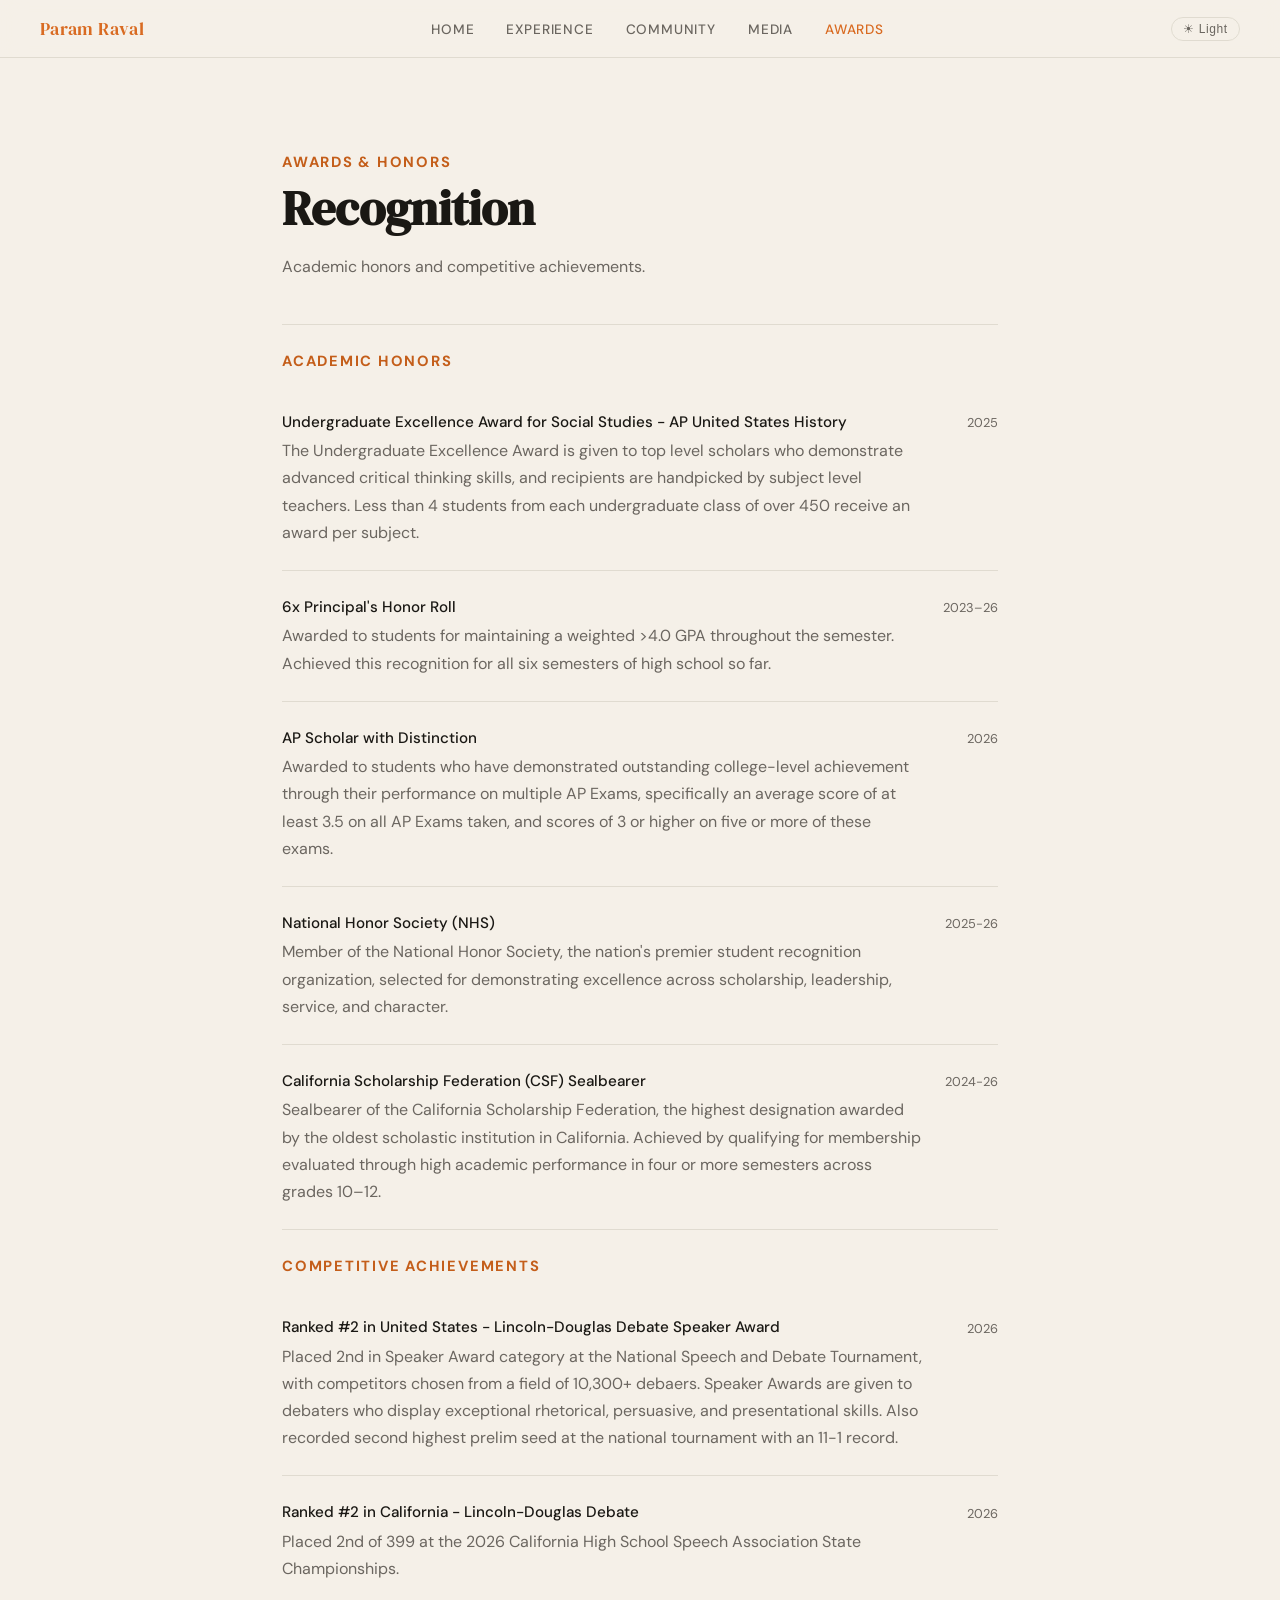
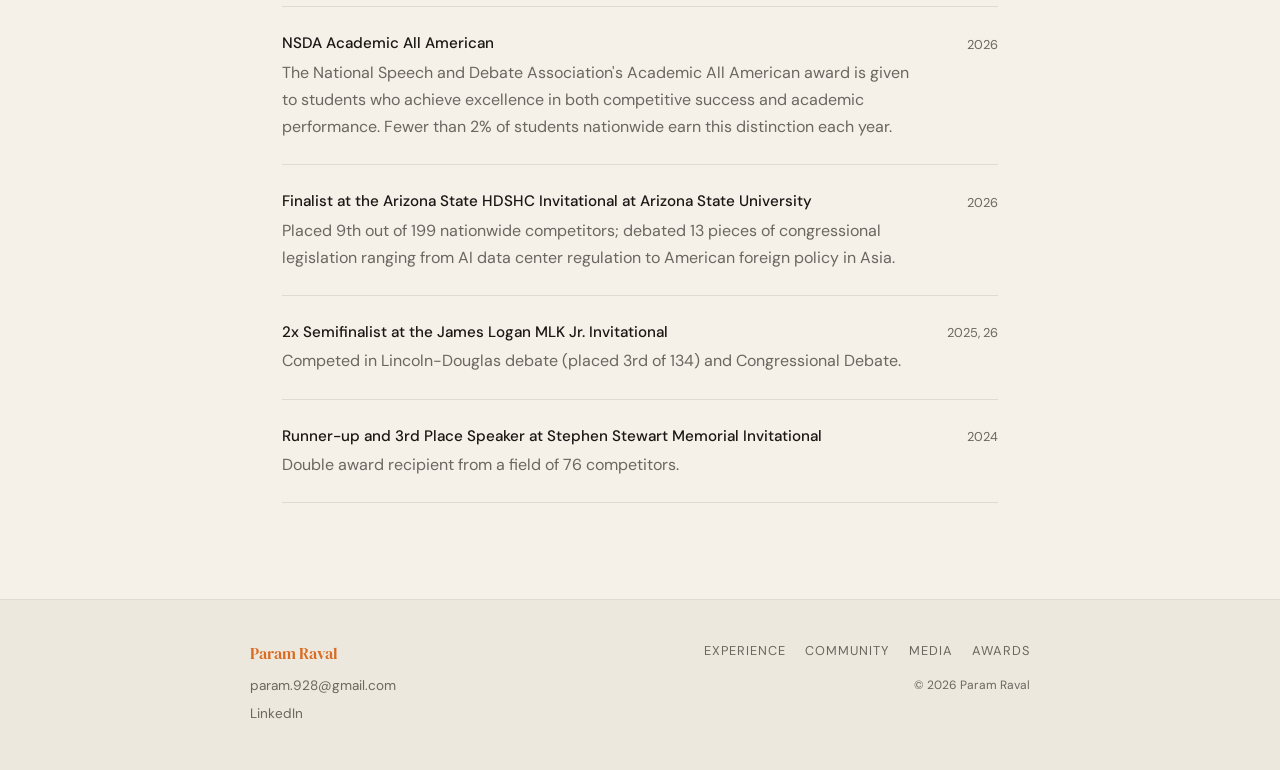
==== commit 9fb280bf: "update" ====
--- a/awards.html
+++ b/awards.html
@@ -46,7 +46,7 @@
   <div class="award-entry">
     <div class="entry-body">
       <h3>6x Principal's Honor Roll</h3>
-      <p>Awarded to students for maintaining a 4.0 GPA throughout the semester. Achieved this recognition for all six semesters of high school so far.</p>
+      <p>Awarded to students for maintaining a weighted >4.0 GPA throughout the semester. Achieved this recognition for all six semesters of high school so far.</p>
     </div>
     <div class="award-year">2023–26</div>
   </div>
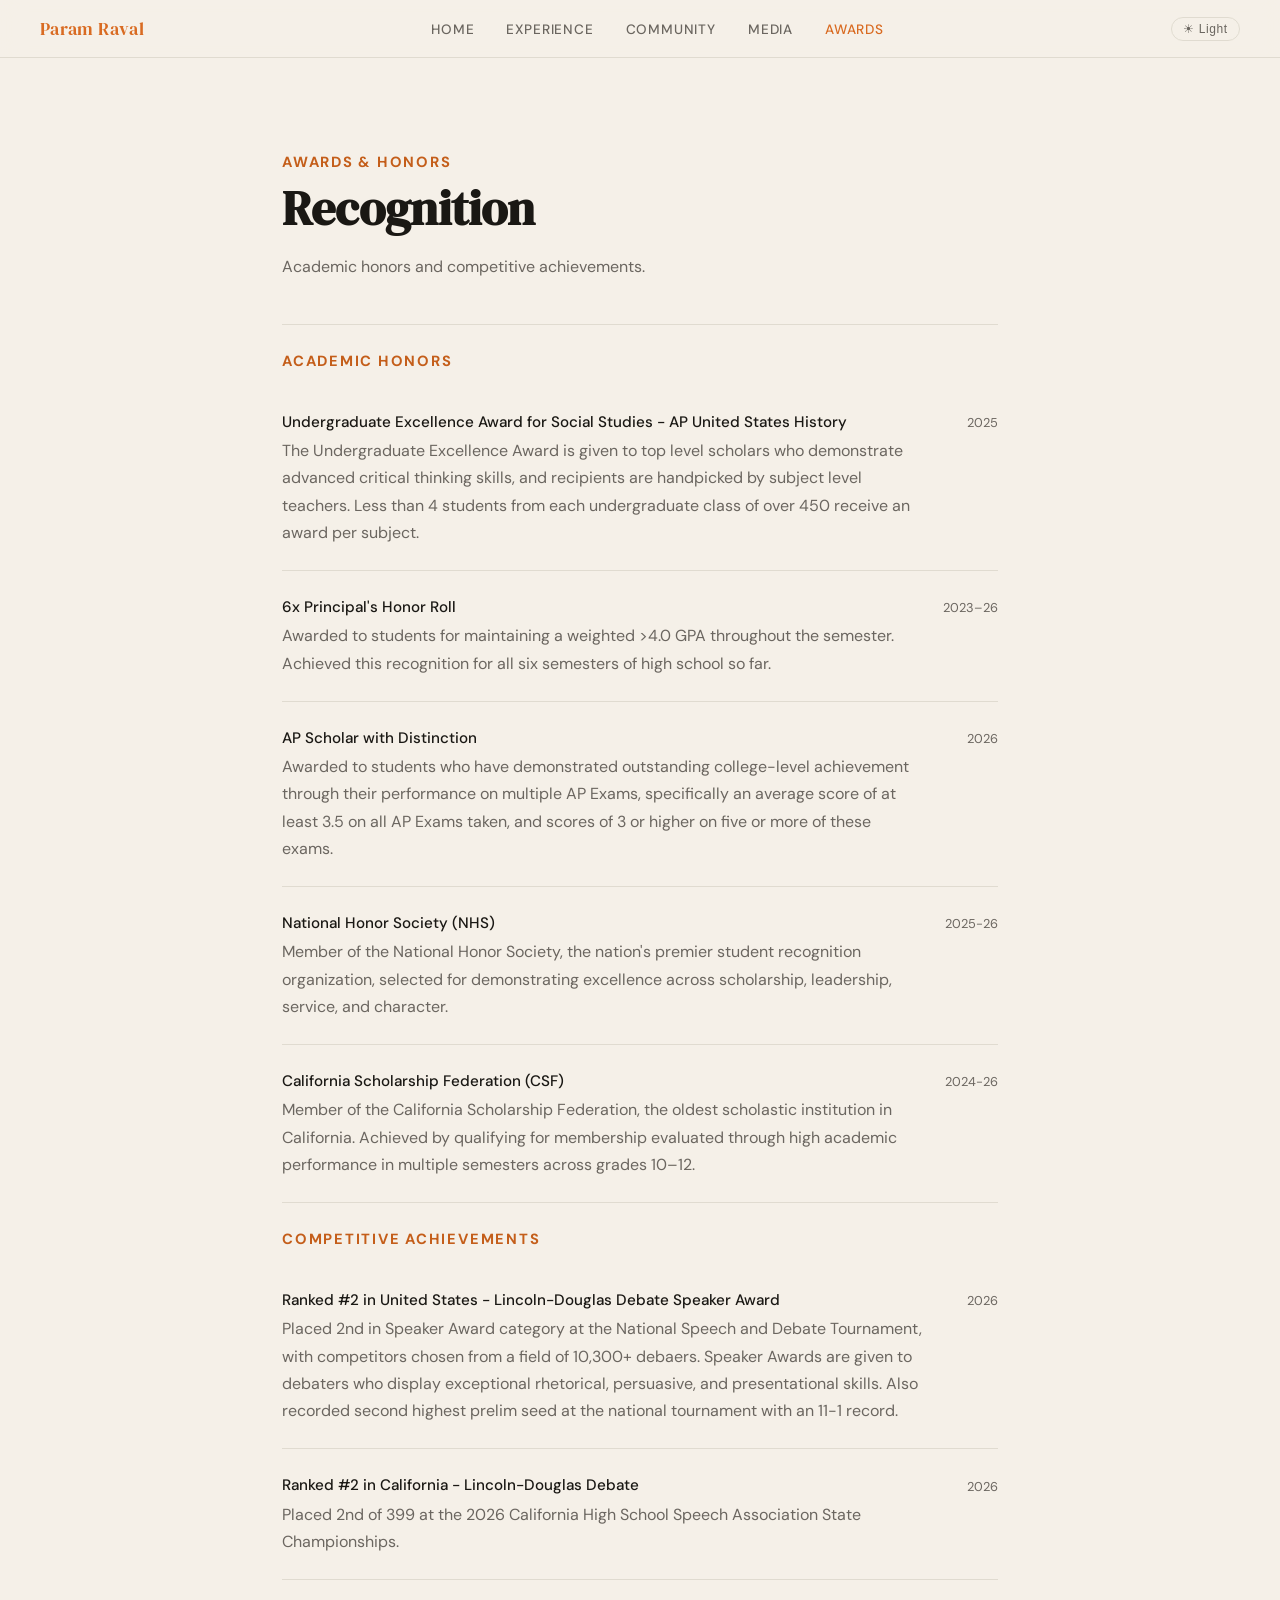
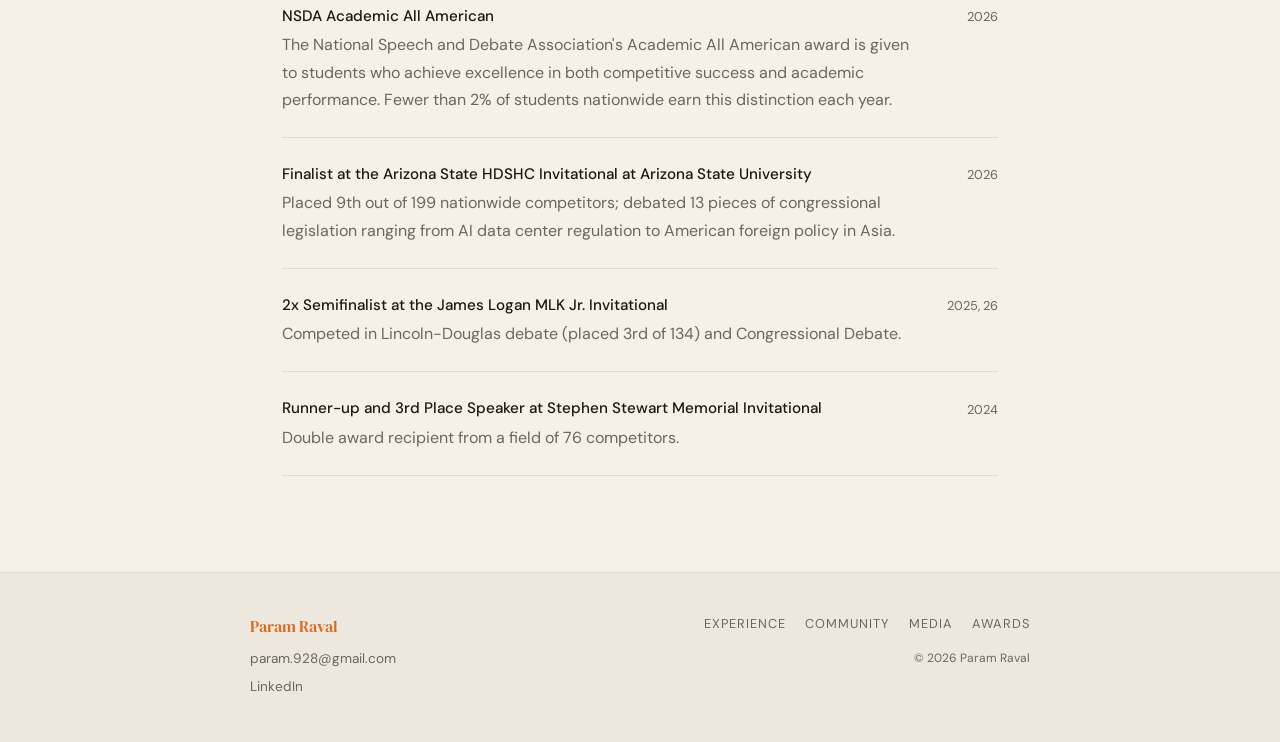
==== commit 2c6375e7: "update" ====
--- a/awards.html
+++ b/awards.html
@@ -69,8 +69,8 @@
 
   <div class="award-entry">
     <div class="entry-body">
-      <h3>California Scholarship Federation (CSF) Sealbearer</h3>
-      <p>Sealbearer of the California Scholarship Federation, the highest designation awarded by the oldest scholastic institution in California. Achieved by qualifying for membership evaluated through high academic performance in four or more semesters across grades 10–12.</p>
+      <h3>California Scholarship Federation (CSF)</h3>
+      <p>Member of the California Scholarship Federation, the oldest scholastic institution in California. Achieved by qualifying for membership evaluated through high academic performance in multiple semesters across grades 10–12.</p>
     </div>
     <div class="award-year">2024-26</div>
   </div>
